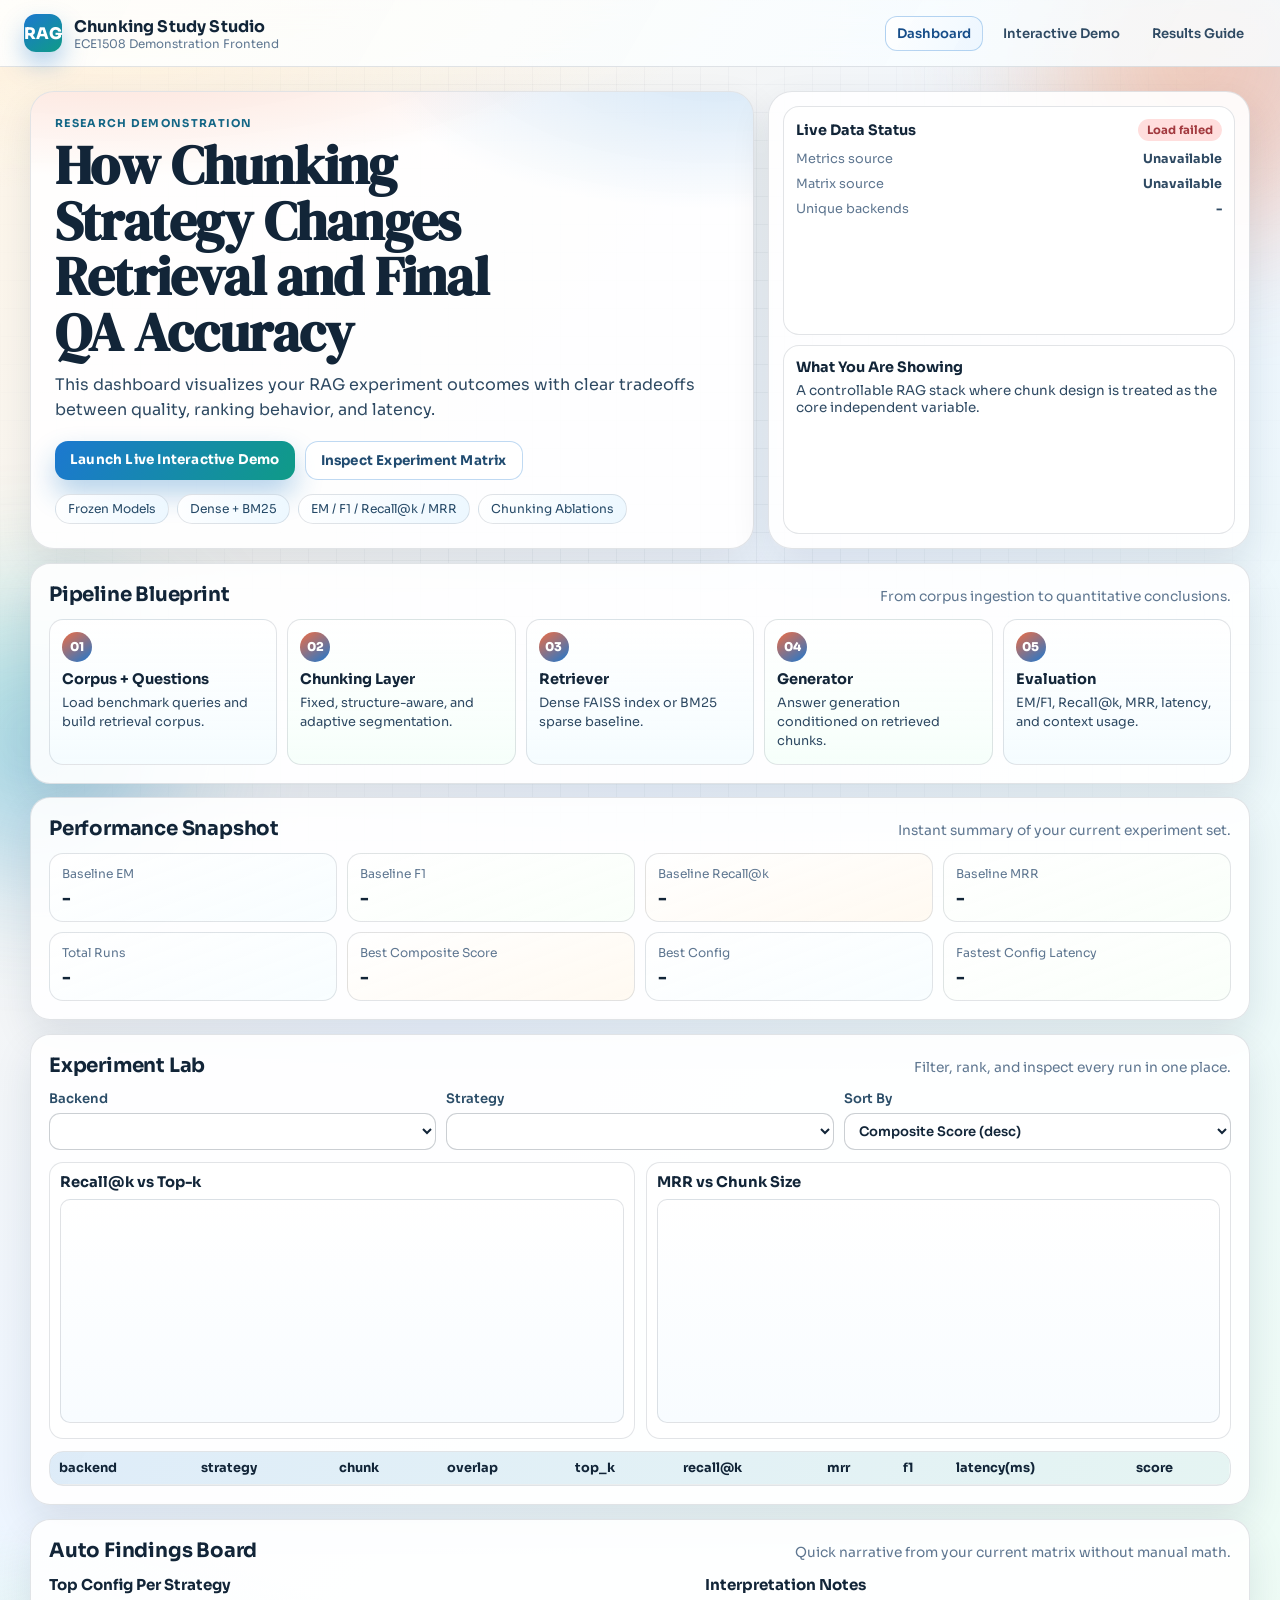
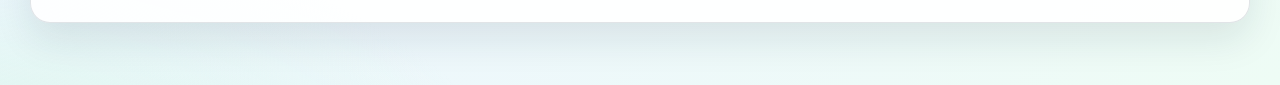
==== dashboard/index.html @ 39a942e5 "feat: finalize v1 with portable interactive demo, redesigned frontend, and roadmap updates" ====
<!doctype html>
<html lang="en">
<head>
  <meta charset="utf-8">
  <meta name="viewport" content="width=device-width, initial-scale=1">
  <title>RAG Chunking Study | Showcase Dashboard</title>
  <link rel="preconnect" href="https://fonts.googleapis.com">
  <link rel="preconnect" href="https://fonts.gstatic.com" crossorigin>
  <link href="https://fonts.googleapis.com/css2?family=DM+Serif+Display:ital@0;1&family=JetBrains+Mono:wght@400;600&family=Sora:wght@400;600;700;800&display=swap" rel="stylesheet">
  <link rel="stylesheet" href="./styles.css">
</head>
<body>
  <div class="ambient ambient-a"></div>
  <div class="ambient ambient-b"></div>
  <div class="grid-overlay"></div>

  <header class="topbar">
    <div class="brand">
      <span class="brand-badge">RAG</span>
      <div>
        <strong>Chunking Study Studio</strong>
        <small>ECE1508 Demonstration Frontend</small>
      </div>
    </div>
    <nav class="nav">
      <a href="./index.html" class="active">Dashboard</a>
      <a href="./demo.html">Interactive Demo</a>
      <a href="/results/README.md" target="_blank" rel="noreferrer">Results Guide</a>
    </nav>
  </header>

  <main class="container">
    <section class="hero">
      <div class="hero-copy stagger">
        <p class="eyebrow">Research Demonstration</p>
        <h1>How Chunking Strategy Changes Retrieval and Final QA Accuracy</h1>
        <p class="lead">
          This dashboard visualizes your RAG experiment outcomes with clear tradeoffs between quality, ranking behavior, and latency.
        </p>
        <div class="hero-actions">
          <a class="btn btn-primary" href="./demo.html">Launch Live Interactive Demo</a>
          <a class="btn btn-ghost" href="#lab">Inspect Experiment Matrix</a>
        </div>
        <div class="chip-row">
          <span>Frozen Models</span>
          <span>Dense + BM25</span>
          <span>EM / F1 / Recall@k / MRR</span>
          <span>Chunking Ablations</span>
        </div>
      </div>

      <aside class="hero-side stagger delay-1">
        <article class="signal-card">
          <header>
            <h3>Live Data Status</h3>
            <span id="dataStatus" class="status status-warn">Loading files...</span>
          </header>
          <dl>
            <div>
              <dt>Metrics source</dt>
              <dd id="metricsSource">-</dd>
            </div>
            <div>
              <dt>Matrix source</dt>
              <dd id="matrixSource">-</dd>
            </div>
            <div>
              <dt>Unique backends</dt>
              <dd id="uniqueBackends">-</dd>
            </div>
          </dl>
        </article>
        <article class="signal-card subtle">
          <h3>What You Are Showing</h3>
          <p>A controllable RAG stack where chunk design is treated as the core independent variable.</p>
        </article>
      </aside>
    </section>

    <section class="panel stagger delay-2">
      <div class="section-head">
        <h2>Pipeline Blueprint</h2>
        <p>From corpus ingestion to quantitative conclusions.</p>
      </div>
      <div class="pipeline-track">
        <article>
          <span>01</span>
          <h3>Corpus + Questions</h3>
          <p>Load benchmark queries and build retrieval corpus.</p>
        </article>
        <article>
          <span>02</span>
          <h3>Chunking Layer</h3>
          <p>Fixed, structure-aware, and adaptive segmentation.</p>
        </article>
        <article>
          <span>03</span>
          <h3>Retriever</h3>
          <p>Dense FAISS index or BM25 sparse baseline.</p>
        </article>
        <article>
          <span>04</span>
          <h3>Generator</h3>
          <p>Answer generation conditioned on retrieved chunks.</p>
        </article>
        <article>
          <span>05</span>
          <h3>Evaluation</h3>
          <p>EM/F1, Recall@k, MRR, latency, and context usage.</p>
        </article>
      </div>
    </section>

    <section class="panel stagger delay-3">
      <div class="section-head">
        <h2>Performance Snapshot</h2>
        <p>Instant summary of your current experiment set.</p>
      </div>
      <div class="metric-grid">
        <article class="metric-card">
          <span>Baseline EM</span>
          <strong id="m-em">-</strong>
        </article>
        <article class="metric-card">
          <span>Baseline F1</span>
          <strong id="m-f1">-</strong>
        </article>
        <article class="metric-card">
          <span>Baseline Recall@k</span>
          <strong id="m-recall">-</strong>
        </article>
        <article class="metric-card">
          <span>Baseline MRR</span>
          <strong id="m-mrr">-</strong>
        </article>
        <article class="metric-card">
          <span>Total Runs</span>
          <strong id="m-runs">-</strong>
        </article>
        <article class="metric-card">
          <span>Best Composite Score</span>
          <strong id="m-best-score">-</strong>
        </article>
        <article class="metric-card">
          <span>Best Config</span>
          <strong id="m-best-config">-</strong>
        </article>
        <article class="metric-card">
          <span>Fastest Config Latency</span>
          <strong id="m-best-latency">-</strong>
        </article>
      </div>
    </section>

    <section class="panel stagger delay-4" id="lab">
      <div class="section-head">
        <h2>Experiment Lab</h2>
        <p>Filter, rank, and inspect every run in one place.</p>
      </div>

      <div class="filter-bar">
        <label>
          Backend
          <select id="backendFilter"></select>
        </label>
        <label>
          Strategy
          <select id="strategyFilter"></select>
        </label>
        <label>
          Sort By
          <select id="sortFilter">
            <option value="composite_score">Composite Score (desc)</option>
            <option value="recall_at_k">Recall@k (desc)</option>
            <option value="mrr">MRR (desc)</option>
            <option value="f1">F1 (desc)</option>
            <option value="avg_query_latency_ms">Latency (asc)</option>
          </select>
        </label>
      </div>

      <div class="chart-layout">
        <article class="chart-panel">
          <h3>Recall@k vs Top-k</h3>
          <canvas id="recallChart" width="860" height="340"></canvas>
        </article>
        <article class="chart-panel">
          <h3>MRR vs Chunk Size</h3>
          <canvas id="mrrChart" width="860" height="340"></canvas>
        </article>
      </div>

      <div class="table-shell">
        <table id="runsTable">
          <thead>
            <tr>
              <th>backend</th>
              <th>strategy</th>
              <th>chunk</th>
              <th>overlap</th>
              <th>top_k</th>
              <th>recall@k</th>
              <th>mrr</th>
              <th>f1</th>
              <th>latency(ms)</th>
              <th>score</th>
            </tr>
          </thead>
          <tbody></tbody>
        </table>
      </div>
    </section>

    <section class="panel stagger delay-5">
      <div class="section-head">
        <h2>Auto Findings Board</h2>
        <p>Quick narrative from your current matrix without manual math.</p>
      </div>
      <div class="findings-layout">
        <article>
          <h3>Top Config Per Strategy</h3>
          <div id="championGrid" class="champion-grid"></div>
        </article>
        <article>
          <h3>Interpretation Notes</h3>
          <ul id="insightList" class="insight-list"></ul>
        </article>
      </div>
    </section>
  </main>

  <script src="./app.js"></script>
</body>
</html>
---- dashboard/styles.css ----
:root {
  --bg-cream: #fff6e8;
  --bg-mint: #eefcf5;
  --bg-sky: #edf5ff;
  --ink-900: #122538;
  --ink-700: #2f4a63;
  --ink-500: #5f7791;
  --line-soft: rgba(18, 37, 56, 0.12);
  --line-strong: rgba(18, 37, 56, 0.22);
  --card: rgba(255, 255, 255, 0.9);
  --brand-blue: #1c78d0;
  --brand-teal: #0f9b87;
  --brand-orange: #f06d43;
  --brand-gold: #f2bb39;
  --brand-red: #cc4f50;
  --ok: #138a5f;
  --warn: #a0661f;
  --err: #a23a3f;
  --shadow-soft: 0 16px 38px rgba(18, 37, 56, 0.1);
  --shadow-strong: 0 24px 64px rgba(18, 37, 56, 0.16);
}

* {
  box-sizing: border-box;
}

html,
body {
  margin: 0;
  padding: 0;
  color: var(--ink-900);
  background:
    radial-gradient(1200px 650px at 10% -14%, #ffe8c7 0%, transparent 66%),
    radial-gradient(920px 500px at 110% -8%, #d6ebff 0%, transparent 68%),
    radial-gradient(920px 500px at -5% 110%, #d9f8e8 0%, transparent 66%),
    linear-gradient(130deg, var(--bg-cream), var(--bg-sky) 48%, var(--bg-mint));
  font-family: "Sora", "Plus Jakarta Sans", "Avenir Next", sans-serif;
  min-height: 100%;
}

body {
  overflow-x: hidden;
}

.ambient {
  position: fixed;
  z-index: 0;
  pointer-events: none;
  border-radius: 999px;
  filter: blur(72px);
  opacity: 0.42;
  animation: floatBlob 10s ease-in-out infinite;
}

.ambient-a {
  width: 320px;
  height: 320px;
  top: -96px;
  right: -82px;
  background: linear-gradient(140deg, #ffb978, #f56e4a);
}

.ambient-b {
  width: 270px;
  height: 270px;
  bottom: 3%;
  left: -102px;
  background: linear-gradient(140deg, #36d0ba, #2c7edd);
  animation-delay: 1.8s;
}

.grid-overlay {
  position: fixed;
  inset: 0;
  z-index: 0;
  pointer-events: none;
  background-image:
    linear-gradient(rgba(24, 51, 72, 0.045) 1px, transparent 1px),
    linear-gradient(90deg, rgba(24, 51, 72, 0.045) 1px, transparent 1px);
  background-size: 28px 28px;
  mask-image: radial-gradient(circle at center, #000 28%, transparent 92%);
}

.topbar {
  position: sticky;
  top: 0;
  z-index: 40;
  display: flex;
  justify-content: space-between;
  align-items: center;
  gap: 14px;
  padding: 14px 24px;
  border-bottom: 1px solid rgba(18, 37, 56, 0.12);
  background:
    linear-gradient(120deg, rgba(255, 255, 255, 0.88), rgba(246, 252, 255, 0.86));
  backdrop-filter: blur(12px) saturate(140%);
}

.brand {
  display: flex;
  align-items: center;
  gap: 12px;
}

.brand strong {
  display: block;
  font-size: 1rem;
  letter-spacing: 0.01em;
}

.brand small {
  display: block;
  color: var(--ink-500);
  font-size: 0.74rem;
}

.brand-badge {
  width: 38px;
  height: 38px;
  display: inline-flex;
  align-items: center;
  justify-content: center;
  border-radius: 12px;
  font-weight: 800;
  letter-spacing: 0.04em;
  color: #fff;
  background: linear-gradient(145deg, var(--brand-blue), var(--brand-teal));
  box-shadow: 0 12px 24px rgba(28, 120, 208, 0.34);
}

.nav {
  display: flex;
  flex-wrap: wrap;
  gap: 8px;
}

.nav a {
  text-decoration: none;
  color: var(--ink-700);
  border: 1px solid transparent;
  border-radius: 12px;
  padding: 8px 11px;
  font-size: 0.82rem;
  font-weight: 600;
  transition: transform 0.2s ease, border-color 0.2s ease, background 0.2s ease;
}

.nav a:hover {
  transform: translateY(-1px);
  border-color: rgba(28, 120, 208, 0.24);
  background: rgba(255, 255, 255, 0.88);
}

.nav a.active {
  border-color: rgba(28, 120, 208, 0.3);
  background: linear-gradient(120deg, rgba(255, 255, 255, 0.94), rgba(237, 247, 255, 0.95));
  color: #164d89;
}

.container {
  position: relative;
  z-index: 1;
  max-width: 1260px;
  margin: 0 auto;
  padding: 24px 20px 62px;
}

.hero {
  display: grid;
  grid-template-columns: 1.32fr 0.88fr;
  gap: 14px;
  margin-bottom: 14px;
}

.hero-copy,
.hero-side {
  border-radius: 24px;
  border: 1px solid var(--line-soft);
  background: var(--card);
  box-shadow: var(--shadow-soft);
}

.hero-copy {
  padding: 24px;
  position: relative;
  overflow: hidden;
}

.hero-copy::before {
  content: "";
  position: absolute;
  inset: 0;
  pointer-events: none;
  background:
    radial-gradient(700px 220px at 12% -16%, rgba(240, 109, 67, 0.26), transparent 72%),
    radial-gradient(500px 220px at 95% -8%, rgba(28, 120, 208, 0.2), transparent 70%);
}

.hero-copy > * {
  position: relative;
  z-index: 1;
}

.hero-copy h1 {
  margin: 8px 0 12px;
  max-width: 18ch;
  line-height: 1.04;
  letter-spacing: -0.015em;
  font-size: clamp(2rem, 4.9vw, 3.35rem);
  font-family: "DM Serif Display", "Bodoni MT", serif;
}

.eyebrow {
  margin: 0;
  text-transform: uppercase;
  letter-spacing: 0.12em;
  color: #156786;
  font-weight: 700;
  font-size: 0.68rem;
}

.lead {
  margin: 0;
  max-width: 66ch;
  color: var(--ink-700);
  line-height: 1.56;
}

.hero-actions {
  display: flex;
  flex-wrap: wrap;
  gap: 10px;
  margin: 18px 0 14px;
}

.btn {
  border-radius: 13px;
  padding: 10px 15px;
  text-decoration: none;
  font-weight: 700;
  font-size: 0.84rem;
  letter-spacing: 0.015em;
  transition: transform 0.2s ease, box-shadow 0.2s ease;
}

.btn:hover {
  transform: translateY(-1px);
}

.btn-primary {
  color: #fff;
  background: linear-gradient(120deg, #1c78d0, #0f9b87);
  box-shadow: 0 14px 28px rgba(26, 116, 193, 0.32);
}

.btn-ghost {
  color: #204b70;
  border: 1px solid rgba(28, 120, 208, 0.28);
  background: rgba(255, 255, 255, 0.9);
}

.chip-row {
  display: flex;
  flex-wrap: wrap;
  gap: 8px;
}

.chip-row span {
  display: inline-flex;
  align-items: center;
  border-radius: 999px;
  border: 1px solid rgba(18, 37, 56, 0.12);
  color: #254967;
  background: linear-gradient(120deg, rgba(255, 255, 255, 0.95), rgba(235, 247, 255, 0.95));
  padding: 6px 12px;
  font-size: 0.76rem;
}

.hero-side {
  display: grid;
  gap: 10px;
  padding: 14px;
}

.signal-card {
  border: 1px solid var(--line-soft);
  border-radius: 16px;
  padding: 12px;
  background: rgba(255, 255, 255, 0.92);
}

.signal-card header {
  display: flex;
  justify-content: space-between;
  align-items: center;
  gap: 8px;
  margin-bottom: 10px;
}

.signal-card h3 {
  margin: 0;
  font-size: 0.9rem;
}

.signal-card.subtle p {
  margin: 6px 0 0;
  color: var(--ink-700);
  font-size: 0.84rem;
}

.status {
  border-radius: 999px;
  padding: 4px 9px;
  font-size: 0.72rem;
  font-weight: 700;
  letter-spacing: 0.01em;
}

.status-ok {
  color: var(--ok);
  background: #dff6ec;
}

.status-warn {
  color: var(--warn);
  background: #ffefcf;
}

.status-err {
  color: var(--err);
  background: #ffdedd;
}

.signal-card dl {
  margin: 0;
  display: grid;
  gap: 9px;
}

.signal-card dl div {
  display: flex;
  justify-content: space-between;
  gap: 10px;
}

.signal-card dt {
  color: var(--ink-500);
  font-size: 0.8rem;
}

.signal-card dd {
  margin: 0;
  max-width: 56%;
  text-align: right;
  font-size: 0.79rem;
  font-weight: 700;
  color: var(--ink-700);
}

.panel {
  margin-top: 14px;
  border-radius: 20px;
  border: 1px solid var(--line-soft);
  background: var(--card);
  box-shadow: var(--shadow-soft);
  padding: 18px;
}

.section-head {
  display: flex;
  justify-content: space-between;
  align-items: baseline;
  flex-wrap: wrap;
  gap: 8px;
  margin-bottom: 12px;
}

.section-head h2 {
  margin: 0;
  font-size: 1.24rem;
  letter-spacing: -0.01em;
}

.section-head p {
  margin: 0;
  font-size: 0.86rem;
  color: var(--ink-500);
}

.pipeline-track {
  display: grid;
  grid-template-columns: repeat(5, minmax(150px, 1fr));
  gap: 10px;
}

.pipeline-track article {
  border-radius: 14px;
  border: 1px solid var(--line-soft);
  padding: 12px;
  background: linear-gradient(180deg, rgba(255, 255, 255, 0.96), rgba(244, 252, 255, 0.9));
}

.pipeline-track article:nth-child(2n) {
  background: linear-gradient(180deg, rgba(255, 255, 255, 0.96), rgba(245, 255, 250, 0.9));
}

.pipeline-track span {
  width: 30px;
  height: 30px;
  display: inline-flex;
  align-items: center;
  justify-content: center;
  border-radius: 999px;
  font-size: 0.76rem;
  font-weight: 800;
  color: #fff;
  background: linear-gradient(145deg, var(--brand-orange), var(--brand-blue));
}

.pipeline-track h3 {
  margin: 8px 0 6px;
  font-size: 0.91rem;
}

.pipeline-track p {
  margin: 0;
  color: var(--ink-700);
  font-size: 0.8rem;
  line-height: 1.5;
}

.metric-grid {
  display: grid;
  grid-template-columns: repeat(4, minmax(150px, 1fr));
  gap: 10px;
}

.metric-card {
  border-radius: 14px;
  border: 1px solid var(--line-soft);
  background: linear-gradient(160deg, rgba(255, 255, 255, 0.96), rgba(247, 253, 255, 0.92));
  padding: 12px;
}

.metric-card:nth-child(2n) {
  background: linear-gradient(160deg, rgba(255, 255, 255, 0.96), rgba(249, 255, 249, 0.92));
}

.metric-card:nth-child(3n) {
  background: linear-gradient(160deg, rgba(255, 255, 255, 0.96), rgba(255, 249, 240, 0.92));
}

.metric-card span {
  display: block;
  color: var(--ink-500);
  font-size: 0.76rem;
}

.metric-card strong {
  display: block;
  margin-top: 5px;
  font-size: 1.08rem;
  letter-spacing: -0.01em;
}

.filter-bar {
  display: grid;
  grid-template-columns: repeat(3, minmax(170px, 1fr));
  gap: 10px;
  margin-bottom: 12px;
}

label {
  display: grid;
  gap: 6px;
  color: #2b4d68;
  font-size: 0.82rem;
  font-weight: 600;
}

select,
input,
textarea {
  border: 1px solid var(--line-strong);
  border-radius: 11px;
  background: rgba(255, 255, 255, 0.96);
  color: var(--ink-900);
  font: inherit;
  padding: 8px 10px;
  transition: border-color 0.18s ease, box-shadow 0.18s ease;
}

select:focus,
input:focus,
textarea:focus {
  outline: none;
  border-color: rgba(28, 120, 208, 0.55);
  box-shadow: 0 0 0 3px rgba(28, 120, 208, 0.14);
}

.chart-layout {
  display: grid;
  grid-template-columns: repeat(2, minmax(260px, 1fr));
  gap: 11px;
}

.chart-panel {
  border: 1px solid var(--line-soft);
  border-radius: 14px;
  padding: 10px;
  background: rgba(255, 255, 255, 0.94);
}

.chart-panel h3 {
  margin: 0 0 8px;
  font-size: 0.92rem;
}

canvas {
  width: 100%;
  border-radius: 10px;
  border: 1px solid rgba(18, 37, 56, 0.13);
  background: linear-gradient(180deg, #ffffff, #f8fcff);
}

.table-shell {
  margin-top: 12px;
  border-radius: 14px;
  border: 1px solid var(--line-soft);
  overflow: auto;
}

table {
  width: 100%;
  min-width: 920px;
  border-collapse: collapse;
  font-size: 0.8rem;
}

thead {
  background: linear-gradient(120deg, rgba(28, 120, 208, 0.14), rgba(15, 155, 135, 0.1));
}

th,
td {
  border-bottom: 1px solid rgba(18, 37, 56, 0.08);
  text-align: left;
  padding: 8px 9px;
}

tbody tr:nth-child(even) {
  background: rgba(255, 255, 255, 0.74);
}

tbody tr:hover {
  background: rgba(228, 244, 255, 0.76);
}

.badge {
  display: inline-flex;
  align-items: center;
  border-radius: 999px;
  border: 1px solid rgba(18, 37, 56, 0.14);
  background: linear-gradient(120deg, #ffffff, #f2f9ff);
  padding: 2px 8px;
  font-size: 0.73rem;
  color: #2a5578;
}

.findings-layout {
  display: grid;
  grid-template-columns: 1.1fr 0.9fr;
  gap: 12px;
}

.findings-layout h3 {
  margin: 0 0 10px;
  font-size: 0.94rem;
}

.champion-grid {
  display: grid;
  gap: 8px;
}

.champion-card {
  border: 1px solid var(--line-soft);
  border-radius: 12px;
  padding: 10px;
  background: linear-gradient(160deg, rgba(255, 255, 255, 0.96), rgba(255, 248, 238, 0.9));
}

.champion-card header {
  display: flex;
  justify-content: space-between;
  align-items: center;
  gap: 8px;
}

.champion-card h4 {
  margin: 0;
  font-size: 0.87rem;
}

.champion-card p {
  margin: 6px 0 0;
  color: var(--ink-700);
  font-size: 0.8rem;
}

.insight-list {
  margin: 0;
  padding-left: 18px;
  display: grid;
  gap: 8px;
}

.insight-list li {
  color: var(--ink-700);
  font-size: 0.84rem;
  line-height: 1.5;
}

.stagger {
  animation: rise 560ms cubic-bezier(0.18, 0.72, 0.2, 1) both;
}

.delay-1 {
  animation-delay: 70ms;
}

.delay-2 {
  animation-delay: 130ms;
}

.delay-3 {
  animation-delay: 190ms;
}

.delay-4 {
  animation-delay: 250ms;
}

.delay-5 {
  animation-delay: 320ms;
}

@keyframes rise {
  from {
    opacity: 0;
    transform: translateY(12px) scale(0.994);
  }
  to {
    opacity: 1;
    transform: translateY(0) scale(1);
  }
}

@keyframes floatBlob {
  0%,
  100% {
    transform: translateY(0) scale(1);
  }
  50% {
    transform: translateY(10px) scale(1.04);
  }
}

@media (max-width: 1080px) {
  .hero {
    grid-template-columns: 1fr;
  }

  .pipeline-track {
    grid-template-columns: repeat(2, minmax(150px, 1fr));
  }

  .metric-grid {
    grid-template-columns: repeat(2, minmax(150px, 1fr));
  }

  .chart-layout {
    grid-template-columns: 1fr;
  }

  .findings-layout {
    grid-template-columns: 1fr;
  }
}

@media (max-width: 760px) {
  .topbar {
    padding: 11px 12px;
  }

  .container {
    padding: 14px 10px 44px;
  }

  .hero-copy {
    padding: 18px;
  }

  .hero-copy h1 {
    font-size: clamp(1.75rem, 9.4vw, 2.55rem);
  }

  .filter-bar {
    grid-template-columns: 1fr;
  }

  .pipeline-track {
    grid-template-columns: 1fr;
  }

  .metric-grid {
    grid-template-columns: 1fr;
  }
}
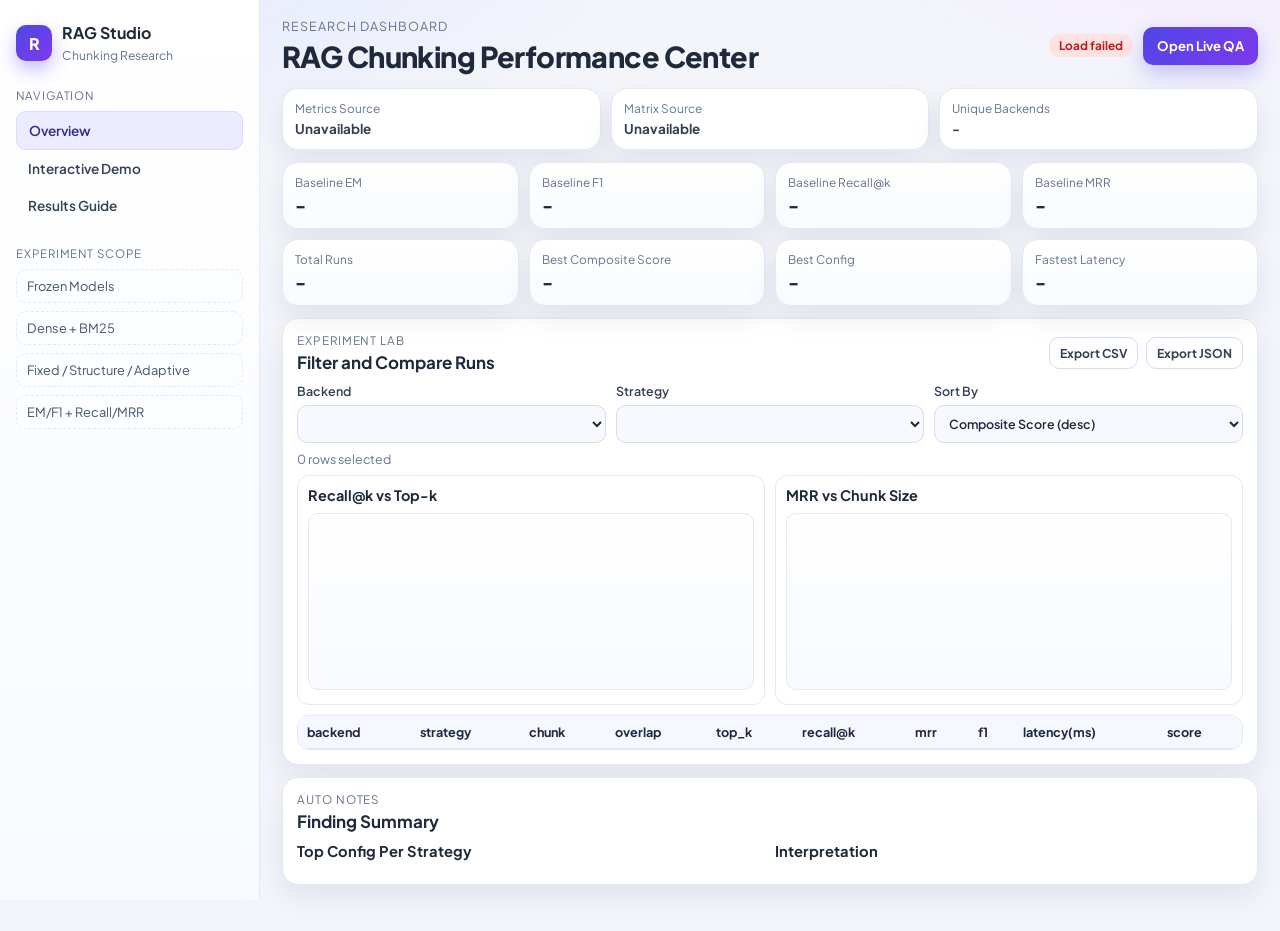
==== commit 95a6ff1c: "feat: finalize dashboard polish and reranker analysis pipeline" ====
--- a/dashboard/index.html
+++ b/dashboard/index.html
@@ -3,232 +3,166 @@
 <head>
   <meta charset="utf-8">
   <meta name="viewport" content="width=device-width, initial-scale=1">
-  <title>RAG Chunking Study | Showcase Dashboard</title>
+  <title>RAG Chunking Study | SaaS Dashboard</title>
   <link rel="preconnect" href="https://fonts.googleapis.com">
   <link rel="preconnect" href="https://fonts.gstatic.com" crossorigin>
-  <link href="https://fonts.googleapis.com/css2?family=DM+Serif+Display:ital@0;1&family=JetBrains+Mono:wght@400;600&family=Sora:wght@400;600;700;800&display=swap" rel="stylesheet">
-  <link rel="stylesheet" href="./styles.css">
+  <link href="https://fonts.googleapis.com/css2?family=Plus+Jakarta+Sans:wght@400;500;600;700;800&family=JetBrains+Mono:wght@500;700&display=swap" rel="stylesheet">
+  <link rel="stylesheet" href="./styles.css?v=20260327d">
 </head>
 <body>
-  <div class="ambient ambient-a"></div>
-  <div class="ambient ambient-b"></div>
-  <div class="grid-overlay"></div>
-
-  <header class="topbar">
-    <div class="brand">
-      <span class="brand-badge">RAG</span>
-      <div>
-        <strong>Chunking Study Studio</strong>
-        <small>ECE1508 Demonstration Frontend</small>
-      </div>
-    </div>
-    <nav class="nav">
-      <a href="./index.html" class="active">Dashboard</a>
-      <a href="./demo.html">Interactive Demo</a>
-      <a href="/results/README.md" target="_blank" rel="noreferrer">Results Guide</a>
-    </nav>
-  </header>
-
-  <main class="container">
-    <section class="hero">
-      <div class="hero-copy stagger">
-        <p class="eyebrow">Research Demonstration</p>
-        <h1>How Chunking Strategy Changes Retrieval and Final QA Accuracy</h1>
-        <p class="lead">
-          This dashboard visualizes your RAG experiment outcomes with clear tradeoffs between quality, ranking behavior, and latency.
-        </p>
-        <div class="hero-actions">
-          <a class="btn btn-primary" href="./demo.html">Launch Live Interactive Demo</a>
-          <a class="btn btn-ghost" href="#lab">Inspect Experiment Matrix</a>
-        </div>
-        <div class="chip-row">
-          <span>Frozen Models</span>
-          <span>Dense + BM25</span>
-          <span>EM / F1 / Recall@k / MRR</span>
-          <span>Chunking Ablations</span>
+  <div class="saas-shell">
+    <aside class="saas-sidebar">
+      <div class="sidebar-brand">
+        <span class="brand-icon">R</span>
+        <div>
+          <strong>RAG Studio</strong>
+          <small>Chunking Research</small>
         </div>
       </div>
 
-      <aside class="hero-side stagger delay-1">
-        <article class="signal-card">
-          <header>
-            <h3>Live Data Status</h3>
-            <span id="dataStatus" class="status status-warn">Loading files...</span>
-          </header>
-          <dl>
-            <div>
-              <dt>Metrics source</dt>
-              <dd id="metricsSource">-</dd>
-            </div>
-            <div>
-              <dt>Matrix source</dt>
-              <dd id="matrixSource">-</dd>
-            </div>
-            <div>
-              <dt>Unique backends</dt>
-              <dd id="uniqueBackends">-</dd>
-            </div>
-          </dl>
-        </article>
-        <article class="signal-card subtle">
-          <h3>What You Are Showing</h3>
-          <p>A controllable RAG stack where chunk design is treated as the core independent variable.</p>
-        </article>
-      </aside>
-    </section>
-
-    <section class="panel stagger delay-2">
-      <div class="section-head">
-        <h2>Pipeline Blueprint</h2>
-        <p>From corpus ingestion to quantitative conclusions.</p>
-      </div>
-      <div class="pipeline-track">
-        <article>
-          <span>01</span>
-          <h3>Corpus + Questions</h3>
-          <p>Load benchmark queries and build retrieval corpus.</p>
-        </article>
-        <article>
-          <span>02</span>
-          <h3>Chunking Layer</h3>
-          <p>Fixed, structure-aware, and adaptive segmentation.</p>
-        </article>
-        <article>
-          <span>03</span>
-          <h3>Retriever</h3>
-          <p>Dense FAISS index or BM25 sparse baseline.</p>
-        </article>
-        <article>
-          <span>04</span>
-          <h3>Generator</h3>
-          <p>Answer generation conditioned on retrieved chunks.</p>
-        </article>
-        <article>
-          <span>05</span>
-          <h3>Evaluation</h3>
-          <p>EM/F1, Recall@k, MRR, latency, and context usage.</p>
-        </article>
-      </div>
-    </section>
-
-    <section class="panel stagger delay-3">
-      <div class="section-head">
-        <h2>Performance Snapshot</h2>
-        <p>Instant summary of your current experiment set.</p>
-      </div>
-      <div class="metric-grid">
-        <article class="metric-card">
-          <span>Baseline EM</span>
-          <strong id="m-em">-</strong>
-        </article>
-        <article class="metric-card">
-          <span>Baseline F1</span>
-          <strong id="m-f1">-</strong>
-        </article>
-        <article class="metric-card">
-          <span>Baseline Recall@k</span>
-          <strong id="m-recall">-</strong>
-        </article>
-        <article class="metric-card">
-          <span>Baseline MRR</span>
-          <strong id="m-mrr">-</strong>
-        </article>
-        <article class="metric-card">
-          <span>Total Runs</span>
-          <strong id="m-runs">-</strong>
-        </article>
-        <article class="metric-card">
-          <span>Best Composite Score</span>
-          <strong id="m-best-score">-</strong>
-        </article>
-        <article class="metric-card">
-          <span>Best Config</span>
-          <strong id="m-best-config">-</strong>
-        </article>
-        <article class="metric-card">
-          <span>Fastest Config Latency</span>
-          <strong id="m-best-latency">-</strong>
-        </article>
-      </div>
-    </section>
-
-    <section class="panel stagger delay-4" id="lab">
-      <div class="section-head">
-        <h2>Experiment Lab</h2>
-        <p>Filter, rank, and inspect every run in one place.</p>
+      <div class="sidebar-group">
+        <p>Navigation</p>
+        <a href="./index.html" class="side-link active">Overview</a>
+        <a href="./demo.html" class="side-link">Interactive Demo</a>
+        <a href="/results/README.md" target="_blank" rel="noreferrer" class="side-link">Results Guide</a>
       </div>
 
-      <div class="filter-bar">
-        <label>
-          Backend
-          <select id="backendFilter"></select>
-        </label>
-        <label>
-          Strategy
-          <select id="strategyFilter"></select>
-        </label>
-        <label>
-          Sort By
-          <select id="sortFilter">
-            <option value="composite_score">Composite Score (desc)</option>
-            <option value="recall_at_k">Recall@k (desc)</option>
-            <option value="mrr">MRR (desc)</option>
-            <option value="f1">F1 (desc)</option>
-            <option value="avg_query_latency_ms">Latency (asc)</option>
-          </select>
-        </label>
+      <div class="sidebar-group">
+        <p>Experiment Scope</p>
+        <ul class="side-meta">
+          <li>Frozen Models</li>
+          <li>Dense + BM25</li>
+          <li>Fixed / Structure / Adaptive</li>
+          <li>EM/F1 + Recall/MRR</li>
+        </ul>
       </div>
+    </aside>
 
-      <div class="chart-layout">
-        <article class="chart-panel">
-          <h3>Recall@k vs Top-k</h3>
-          <canvas id="recallChart" width="860" height="340"></canvas>
+    <main class="saas-main">
+      <header class="saas-topbar">
+        <div>
+          <p class="crumb">Research Dashboard</p>
+          <h1>RAG Chunking Performance Center</h1>
+        </div>
+        <div class="topbar-actions">
+          <span id="dataStatus" class="status status-warn">Loading files...</span>
+          <a class="btn btn-primary" href="./demo.html">Open Live QA</a>
+        </div>
+      </header>
+
+      <section class="meta-grid">
+        <article class="meta-card">
+          <span>Metrics Source</span>
+          <strong id="metricsSource">-</strong>
         </article>
-        <article class="chart-panel">
-          <h3>MRR vs Chunk Size</h3>
-          <canvas id="mrrChart" width="860" height="340"></canvas>
+        <article class="meta-card">
+          <span>Matrix Source</span>
+          <strong id="matrixSource">-</strong>
         </article>
-      </div>
+        <article class="meta-card">
+          <span>Unique Backends</span>
+          <strong id="uniqueBackends">-</strong>
+        </article>
+      </section>
 
-      <div class="table-shell">
-        <table id="runsTable">
-          <thead>
-            <tr>
-              <th>backend</th>
-              <th>strategy</th>
-              <th>chunk</th>
-              <th>overlap</th>
-              <th>top_k</th>
-              <th>recall@k</th>
-              <th>mrr</th>
-              <th>f1</th>
-              <th>latency(ms)</th>
-              <th>score</th>
-            </tr>
-          </thead>
-          <tbody></tbody>
-        </table>
-      </div>
-    </section>
+      <section class="metric-grid">
+        <article class="metric-card"><span>Baseline EM</span><strong id="m-em">-</strong></article>
+        <article class="metric-card"><span>Baseline F1</span><strong id="m-f1">-</strong></article>
+        <article class="metric-card"><span>Baseline Recall@k</span><strong id="m-recall">-</strong></article>
+        <article class="metric-card"><span>Baseline MRR</span><strong id="m-mrr">-</strong></article>
+        <article class="metric-card"><span>Total Runs</span><strong id="m-runs">-</strong></article>
+        <article class="metric-card"><span>Best Composite Score</span><strong id="m-best-score">-</strong></article>
+        <article class="metric-card"><span>Best Config</span><strong id="m-best-config">-</strong></article>
+        <article class="metric-card"><span>Fastest Latency</span><strong id="m-best-latency">-</strong></article>
+      </section>
 
-    <section class="panel stagger delay-5">
-      <div class="section-head">
-        <h2>Auto Findings Board</h2>
-        <p>Quick narrative from your current matrix without manual math.</p>
-      </div>
-      <div class="findings-layout">
-        <article>
-          <h3>Top Config Per Strategy</h3>
-          <div id="championGrid" class="champion-grid"></div>
-        </article>
-        <article>
-          <h3>Interpretation Notes</h3>
-          <ul id="insightList" class="insight-list"></ul>
-        </article>
-      </div>
-    </section>
-  </main>
+      <section class="panel" id="lab">
+        <div class="panel-head">
+          <div>
+            <p class="eyebrow">Experiment Lab</p>
+            <h2>Filter and Compare Runs</h2>
+          </div>
+          <div class="tool-actions">
+            <button id="exportCsvBtn" type="button" class="btn btn-ghost btn-small">Export CSV</button>
+            <button id="exportJsonBtn" type="button" class="btn btn-ghost btn-small">Export JSON</button>
+          </div>
+        </div>
 
-  <script src="./app.js"></script>
+        <div class="filter-bar">
+          <label>
+            Backend
+            <select id="backendFilter"></select>
+          </label>
+          <label>
+            Strategy
+            <select id="strategyFilter"></select>
+          </label>
+          <label>
+            Sort By
+            <select id="sortFilter">
+              <option value="composite_score">Composite Score (desc)</option>
+              <option value="recall_at_k">Recall@k (desc)</option>
+              <option value="mrr">MRR (desc)</option>
+              <option value="f1">F1 (desc)</option>
+              <option value="avg_query_latency_ms">Latency (asc)</option>
+            </select>
+          </label>
+        </div>
+
+        <p id="filteredCount" class="filter-note">0 rows selected</p>
+
+        <div class="chart-layout">
+          <article class="chart-panel">
+            <h3>Recall@k vs Top-k</h3>
+            <canvas id="recallChart" width="860" height="340"></canvas>
+          </article>
+          <article class="chart-panel">
+            <h3>MRR vs Chunk Size</h3>
+            <canvas id="mrrChart" width="860" height="340"></canvas>
+          </article>
+        </div>
+
+        <div class="table-shell">
+          <table id="runsTable">
+            <thead>
+              <tr>
+                <th>backend</th>
+                <th>strategy</th>
+                <th>chunk</th>
+                <th>overlap</th>
+                <th>top_k</th>
+                <th>recall@k</th>
+                <th>mrr</th>
+                <th>f1</th>
+                <th>latency(ms)</th>
+                <th>score</th>
+              </tr>
+            </thead>
+            <tbody></tbody>
+          </table>
+        </div>
+      </section>
+
+      <section class="panel">
+        <div class="panel-head">
+          <div>
+            <p class="eyebrow">Auto Notes</p>
+            <h2>Finding Summary</h2>
+          </div>
+        </div>
+        <div class="findings-layout">
+          <article>
+            <h3>Top Config Per Strategy</h3>
+            <div id="championGrid" class="champion-grid"></div>
+          </article>
+          <article>
+            <h3>Interpretation</h3>
+            <ul id="insightList" class="insight-list"></ul>
+          </article>
+        </div>
+      </section>
+    </main>
+  </div>
+  <script src="./app.js?v=20260327d"></script>
 </body>
 </html>
--- a/dashboard/styles.css
+++ b/dashboard/styles.css
@@ -1,23 +1,32 @@
 :root {
-  --bg-cream: #fff6e8;
-  --bg-mint: #eefcf5;
-  --bg-sky: #edf5ff;
-  --ink-900: #122538;
-  --ink-700: #2f4a63;
-  --ink-500: #5f7791;
-  --line-soft: rgba(18, 37, 56, 0.12);
-  --line-strong: rgba(18, 37, 56, 0.22);
-  --card: rgba(255, 255, 255, 0.9);
-  --brand-blue: #1c78d0;
-  --brand-teal: #0f9b87;
-  --brand-orange: #f06d43;
-  --brand-gold: #f2bb39;
-  --brand-red: #cc4f50;
-  --ok: #138a5f;
-  --warn: #a0661f;
-  --err: #a23a3f;
-  --shadow-soft: 0 16px 38px rgba(18, 37, 56, 0.1);
-  --shadow-strong: 0 24px 64px rgba(18, 37, 56, 0.16);
+  --bg-page: #f3f5fb;
+  --bg-card: #ffffff;
+  --bg-card-soft: #f8f9ff;
+  --line: #e3e8f3;
+  --line-strong: #d4dcf0;
+  --ink: #1e293b;
+  --ink-soft: #64748b;
+  --primary: #4f46e5;
+  --primary-soft: #ecebff;
+  --accent: #06b6d4;
+  --ok: #15803d;
+  --warn: #a16207;
+  --err: #b91c1c;
+  --shadow: 0 12px 28px rgba(15, 23, 42, 0.08);
+  --radius-sm: 10px;
+  --radius-md: 12px;
+  --radius-lg: 16px;
+  --space-1: 8px;
+  --space-2: 10px;
+  --space-3: 12px;
+  --space-4: 14px;
+  --space-5: 16px;
+  --btn-h: 38px;
+  --btn-h-sm: 32px;
+  --title-w-strong: 700;
+  --title-w-heavy: 800;
+  --shadow-btn-primary: 0 9px 20px rgba(79, 70, 229, 0.28);
+  --shadow-btn-accent: 0 9px 20px rgba(14, 165, 233, 0.24);
 }
 
 * {
@@ -28,583 +37,469 @@
 body {
   margin: 0;
   padding: 0;
-  color: var(--ink-900);
+  min-height: 100%;
+}
+
+body {
+  font-family: "Plus Jakarta Sans", "Segoe UI", sans-serif;
+  color: var(--ink);
   background:
-    radial-gradient(1200px 650px at 10% -14%, #ffe8c7 0%, transparent 66%),
-    radial-gradient(920px 500px at 110% -8%, #d6ebff 0%, transparent 68%),
-    radial-gradient(920px 500px at -5% 110%, #d9f8e8 0%, transparent 66%),
-    linear-gradient(130deg, var(--bg-cream), var(--bg-sky) 48%, var(--bg-mint));
-  font-family: "Sora", "Plus Jakarta Sans", "Avenir Next", sans-serif;
-  min-height: 100%;
-}
-
-body {
-  overflow-x: hidden;
-}
-
-.ambient {
-  position: fixed;
-  z-index: 0;
-  pointer-events: none;
-  border-radius: 999px;
-  filter: blur(72px);
-  opacity: 0.42;
-  animation: floatBlob 10s ease-in-out infinite;
-}
-
-.ambient-a {
-  width: 320px;
-  height: 320px;
-  top: -96px;
-  right: -82px;
-  background: linear-gradient(140deg, #ffb978, #f56e4a);
-}
-
-.ambient-b {
-  width: 270px;
-  height: 270px;
-  bottom: 3%;
-  left: -102px;
-  background: linear-gradient(140deg, #36d0ba, #2c7edd);
-  animation-delay: 1.8s;
-}
-
-.grid-overlay {
-  position: fixed;
-  inset: 0;
-  z-index: 0;
-  pointer-events: none;
-  background-image:
-    linear-gradient(rgba(24, 51, 72, 0.045) 1px, transparent 1px),
-    linear-gradient(90deg, rgba(24, 51, 72, 0.045) 1px, transparent 1px);
-  background-size: 28px 28px;
-  mask-image: radial-gradient(circle at center, #000 28%, transparent 92%);
-}
-
-.topbar {
+    radial-gradient(1200px 440px at 2% -6%, #e2e8ff, transparent 52%),
+    radial-gradient(980px 360px at 102% -8%, #f6e7ff, transparent 48%),
+    var(--bg-page);
+}
+
+.saas-shell {
+  min-height: 100vh;
+  display: grid;
+  grid-template-columns: 260px 1fr;
+}
+
+.saas-sidebar {
+  padding: 22px 16px;
+  border-right: 1px solid var(--line);
+  background: linear-gradient(180deg, #ffffff, #f8faff);
   position: sticky;
   top: 0;
-  z-index: 40;
+  height: 100vh;
+}
+
+.sidebar-brand {
+  display: flex;
+  gap: 10px;
+  align-items: center;
+  margin-bottom: 24px;
+}
+
+.brand-icon {
+  width: 36px;
+  height: 36px;
+  border-radius: 10px;
+  display: inline-flex;
+  align-items: center;
+  justify-content: center;
+  color: #fff;
+  font-weight: 800;
+  background: linear-gradient(135deg, var(--primary), #7c3aed);
+  box-shadow: 0 8px 18px rgba(79, 70, 229, 0.34);
+}
+
+.sidebar-brand strong {
+  display: block;
+  font-size: 1rem;
+}
+
+.sidebar-brand small {
+  color: var(--ink-soft);
+  font-size: 0.76rem;
+}
+
+.sidebar-group {
+  margin-bottom: 22px;
+}
+
+.sidebar-group p {
+  margin: 0 0 8px;
+  color: var(--ink-soft);
+  font-size: 0.72rem;
+  text-transform: uppercase;
+  letter-spacing: 0.08em;
+}
+
+.side-link {
+  display: block;
+  text-decoration: none;
+  color: #334155;
+  font-weight: 600;
+  font-size: 0.85rem;
+  border-radius: 10px;
+  padding: 10px 12px;
+  transition: all 0.18s ease;
+}
+
+.side-link:hover {
+  background: #f4f6ff;
+}
+
+.side-link.active {
+  color: #312e81;
+  background: var(--primary-soft);
+  border: 1px solid #dcd8ff;
+}
+
+.side-meta {
+  list-style: none;
+  margin: 0;
+  padding: 0;
+  display: grid;
+  gap: 8px;
+}
+
+.side-meta li {
+  font-size: 0.8rem;
+  color: #475569;
+  border: 1px dashed var(--line);
+  border-radius: 10px;
+  padding: 8px 10px;
+  background: #fbfdff;
+}
+
+.saas-main {
+  padding: 18px 22px 34px;
+}
+
+.saas-topbar {
   display: flex;
   justify-content: space-between;
-  align-items: center;
-  gap: 14px;
-  padding: 14px 24px;
-  border-bottom: 1px solid rgba(18, 37, 56, 0.12);
-  background:
-    linear-gradient(120deg, rgba(255, 255, 255, 0.88), rgba(246, 252, 255, 0.86));
-  backdrop-filter: blur(12px) saturate(140%);
-}
-
-.brand {
+  gap: var(--space-4);
+  align-items: center;
+  margin-bottom: var(--space-4);
+}
+
+.crumb {
+  margin: 0;
+  color: var(--ink-soft);
+  font-size: 0.78rem;
+  text-transform: uppercase;
+  letter-spacing: 0.08em;
+}
+
+.saas-topbar h1 {
+  margin: 5px 0 0;
+  font-size: clamp(1.3rem, 2.5vw, 1.8rem);
+  letter-spacing: -0.02em;
+  font-weight: var(--title-w-heavy);
+  line-height: 1.2;
+}
+
+.topbar-actions {
   display: flex;
   align-items: center;
-  gap: 12px;
-}
-
-.brand strong {
-  display: block;
-  font-size: 1rem;
-  letter-spacing: 0.01em;
-}
-
-.brand small {
-  display: block;
-  color: var(--ink-500);
-  font-size: 0.74rem;
-}
-
-.brand-badge {
-  width: 38px;
-  height: 38px;
+  gap: var(--space-2);
+}
+
+.btn {
   display: inline-flex;
   align-items: center;
   justify-content: center;
-  border-radius: 12px;
-  font-weight: 800;
-  letter-spacing: 0.04em;
+  border: 1px solid transparent;
+  border-radius: var(--radius-sm);
+  min-height: var(--btn-h);
+  padding: 0 13px;
+  font-family: inherit;
+  font-weight: var(--title-w-strong);
+  font-size: 0.82rem;
+  line-height: 1;
+  text-decoration: none;
+  cursor: pointer;
+  white-space: nowrap;
+  transition: transform 0.16s ease, filter 0.16s ease;
+}
+
+.btn-primary {
   color: #fff;
-  background: linear-gradient(145deg, var(--brand-blue), var(--brand-teal));
-  box-shadow: 0 12px 24px rgba(28, 120, 208, 0.34);
-}
-
-.nav {
-  display: flex;
-  flex-wrap: wrap;
-  gap: 8px;
-}
-
-.nav a {
-  text-decoration: none;
-  color: var(--ink-700);
-  border: 1px solid transparent;
-  border-radius: 12px;
-  padding: 8px 11px;
-  font-size: 0.82rem;
-  font-weight: 600;
-  transition: transform 0.2s ease, border-color 0.2s ease, background 0.2s ease;
-}
-
-.nav a:hover {
-  transform: translateY(-1px);
-  border-color: rgba(28, 120, 208, 0.24);
-  background: rgba(255, 255, 255, 0.88);
-}
-
-.nav a.active {
-  border-color: rgba(28, 120, 208, 0.3);
-  background: linear-gradient(120deg, rgba(255, 255, 255, 0.94), rgba(237, 247, 255, 0.95));
-  color: #164d89;
-}
-
-.container {
-  position: relative;
-  z-index: 1;
-  max-width: 1260px;
-  margin: 0 auto;
-  padding: 24px 20px 62px;
-}
-
-.hero {
-  display: grid;
-  grid-template-columns: 1.32fr 0.88fr;
-  gap: 14px;
-  margin-bottom: 14px;
-}
-
-.hero-copy,
-.hero-side {
-  border-radius: 24px;
-  border: 1px solid var(--line-soft);
-  background: var(--card);
-  box-shadow: var(--shadow-soft);
-}
-
-.hero-copy {
-  padding: 24px;
-  position: relative;
-  overflow: hidden;
-}
-
-.hero-copy::before {
-  content: "";
-  position: absolute;
-  inset: 0;
-  pointer-events: none;
-  background:
-    radial-gradient(700px 220px at 12% -16%, rgba(240, 109, 67, 0.26), transparent 72%),
-    radial-gradient(500px 220px at 95% -8%, rgba(28, 120, 208, 0.2), transparent 70%);
-}
-
-.hero-copy > * {
-  position: relative;
-  z-index: 1;
-}
-
-.hero-copy h1 {
-  margin: 8px 0 12px;
-  max-width: 18ch;
-  line-height: 1.04;
-  letter-spacing: -0.015em;
-  font-size: clamp(2rem, 4.9vw, 3.35rem);
-  font-family: "DM Serif Display", "Bodoni MT", serif;
-}
-
-.eyebrow {
-  margin: 0;
-  text-transform: uppercase;
-  letter-spacing: 0.12em;
-  color: #156786;
-  font-weight: 700;
-  font-size: 0.68rem;
-}
-
-.lead {
-  margin: 0;
-  max-width: 66ch;
-  color: var(--ink-700);
-  line-height: 1.56;
-}
-
-.hero-actions {
-  display: flex;
-  flex-wrap: wrap;
-  gap: 10px;
-  margin: 18px 0 14px;
-}
-
-.btn {
-  border-radius: 13px;
-  padding: 10px 15px;
-  text-decoration: none;
-  font-weight: 700;
-  font-size: 0.84rem;
-  letter-spacing: 0.015em;
-  transition: transform 0.2s ease, box-shadow 0.2s ease;
+  background: linear-gradient(135deg, var(--primary), #7c3aed);
+  box-shadow: var(--shadow-btn-primary);
+}
+
+.btn-ghost {
+  color: #334155;
+  background: #fff;
+  border-color: var(--line-strong);
+}
+
+.btn-accent {
+  color: #fff;
+  background: linear-gradient(135deg, #0ea5e9, #14b8a6);
+  box-shadow: var(--shadow-btn-accent);
 }
 
 .btn:hover {
   transform: translateY(-1px);
 }
 
-.btn-primary {
-  color: #fff;
-  background: linear-gradient(120deg, #1c78d0, #0f9b87);
-  box-shadow: 0 14px 28px rgba(26, 116, 193, 0.32);
-}
-
-.btn-ghost {
-  color: #204b70;
-  border: 1px solid rgba(28, 120, 208, 0.28);
-  background: rgba(255, 255, 255, 0.9);
-}
-
-.chip-row {
-  display: flex;
-  flex-wrap: wrap;
-  gap: 8px;
-}
-
-.chip-row span {
+.btn-small {
+  min-height: var(--btn-h-sm);
+  padding: 0 10px;
+  font-size: 0.76rem;
+}
+
+.status {
   display: inline-flex;
   align-items: center;
   border-radius: 999px;
-  border: 1px solid rgba(18, 37, 56, 0.12);
-  color: #254967;
-  background: linear-gradient(120deg, rgba(255, 255, 255, 0.95), rgba(235, 247, 255, 0.95));
-  padding: 6px 12px;
-  font-size: 0.76rem;
-}
-
-.hero-side {
-  display: grid;
-  gap: 10px;
-  padding: 14px;
-}
-
-.signal-card {
-  border: 1px solid var(--line-soft);
-  border-radius: 16px;
-  padding: 12px;
-  background: rgba(255, 255, 255, 0.92);
-}
-
-.signal-card header {
-  display: flex;
-  justify-content: space-between;
-  align-items: center;
-  gap: 8px;
-  margin-bottom: 10px;
-}
-
-.signal-card h3 {
-  margin: 0;
-  font-size: 0.9rem;
-}
-
-.signal-card.subtle p {
-  margin: 6px 0 0;
-  color: var(--ink-700);
-  font-size: 0.84rem;
-}
-
-.status {
-  border-radius: 999px;
-  padding: 4px 9px;
-  font-size: 0.72rem;
+  padding: 4px 10px;
+  font-size: 0.74rem;
   font-weight: 700;
-  letter-spacing: 0.01em;
 }
 
 .status-ok {
   color: var(--ok);
-  background: #dff6ec;
+  background: #dcfce7;
 }
 
 .status-warn {
   color: var(--warn);
-  background: #ffefcf;
+  background: #fef3c7;
 }
 
 .status-err {
   color: var(--err);
-  background: #ffdedd;
-}
-
-.signal-card dl {
-  margin: 0;
-  display: grid;
-  gap: 9px;
-}
-
-.signal-card dl div {
-  display: flex;
-  justify-content: space-between;
-  gap: 10px;
-}
-
-.signal-card dt {
-  color: var(--ink-500);
-  font-size: 0.8rem;
-}
-
-.signal-card dd {
-  margin: 0;
-  max-width: 56%;
-  text-align: right;
-  font-size: 0.79rem;
-  font-weight: 700;
-  color: var(--ink-700);
-}
-
-.panel {
-  margin-top: 14px;
-  border-radius: 20px;
-  border: 1px solid var(--line-soft);
-  background: var(--card);
-  box-shadow: var(--shadow-soft);
-  padding: 18px;
-}
-
-.section-head {
-  display: flex;
-  justify-content: space-between;
-  align-items: baseline;
-  flex-wrap: wrap;
-  gap: 8px;
-  margin-bottom: 12px;
-}
-
-.section-head h2 {
-  margin: 0;
-  font-size: 1.24rem;
-  letter-spacing: -0.01em;
-}
-
-.section-head p {
-  margin: 0;
-  font-size: 0.86rem;
-  color: var(--ink-500);
-}
-
-.pipeline-track {
-  display: grid;
-  grid-template-columns: repeat(5, minmax(150px, 1fr));
-  gap: 10px;
-}
-
-.pipeline-track article {
-  border-radius: 14px;
-  border: 1px solid var(--line-soft);
-  padding: 12px;
-  background: linear-gradient(180deg, rgba(255, 255, 255, 0.96), rgba(244, 252, 255, 0.9));
-}
-
-.pipeline-track article:nth-child(2n) {
-  background: linear-gradient(180deg, rgba(255, 255, 255, 0.96), rgba(245, 255, 250, 0.9));
-}
-
-.pipeline-track span {
-  width: 30px;
-  height: 30px;
-  display: inline-flex;
-  align-items: center;
-  justify-content: center;
-  border-radius: 999px;
-  font-size: 0.76rem;
-  font-weight: 800;
-  color: #fff;
-  background: linear-gradient(145deg, var(--brand-orange), var(--brand-blue));
-}
-
-.pipeline-track h3 {
-  margin: 8px 0 6px;
-  font-size: 0.91rem;
-}
-
-.pipeline-track p {
-  margin: 0;
-  color: var(--ink-700);
-  font-size: 0.8rem;
-  line-height: 1.5;
+  background: #fee2e2;
+}
+
+.meta-grid {
+  display: grid;
+  grid-template-columns: repeat(3, minmax(180px, 1fr));
+  gap: var(--space-2);
+  margin-bottom: var(--space-3);
+}
+
+.meta-card {
+  border: 1px solid var(--line);
+  border-radius: var(--radius-lg);
+  background: var(--bg-card);
+  padding: var(--space-3);
+  box-shadow: var(--shadow);
+}
+
+.meta-card span {
+  display: block;
+  font-size: 0.74rem;
+  color: var(--ink-soft);
+}
+
+.meta-card strong {
+  display: block;
+  margin-top: 4px;
+  font-size: 0.84rem;
+  font-weight: var(--title-w-strong);
+  color: #334155;
 }
 
 .metric-grid {
   display: grid;
-  grid-template-columns: repeat(4, minmax(150px, 1fr));
-  gap: 10px;
+  grid-template-columns: repeat(4, minmax(170px, 1fr));
+  gap: var(--space-2);
+  margin-bottom: var(--space-3);
 }
 
 .metric-card {
-  border-radius: 14px;
-  border: 1px solid var(--line-soft);
-  background: linear-gradient(160deg, rgba(255, 255, 255, 0.96), rgba(247, 253, 255, 0.92));
-  padding: 12px;
-}
-
-.metric-card:nth-child(2n) {
-  background: linear-gradient(160deg, rgba(255, 255, 255, 0.96), rgba(249, 255, 249, 0.92));
-}
-
-.metric-card:nth-child(3n) {
-  background: linear-gradient(160deg, rgba(255, 255, 255, 0.96), rgba(255, 249, 240, 0.92));
+  border: 1px solid var(--line);
+  border-radius: var(--radius-lg);
+  background: linear-gradient(180deg, #ffffff, #f9fbff);
+  padding: var(--space-3);
+  box-shadow: var(--shadow);
 }
 
 .metric-card span {
   display: block;
-  color: var(--ink-500);
-  font-size: 0.76rem;
+  color: var(--ink-soft);
+  font-size: 0.74rem;
 }
 
 .metric-card strong {
   display: block;
   margin-top: 5px;
-  font-size: 1.08rem;
+  font-size: 1.1rem;
   letter-spacing: -0.01em;
+  font-weight: var(--title-w-heavy);
+  line-height: 1.2;
+}
+
+.panel {
+  border: 1px solid var(--line);
+  border-radius: var(--radius-lg);
+  background: var(--bg-card);
+  box-shadow: var(--shadow);
+  padding: var(--space-4);
+  margin-bottom: var(--space-3);
+}
+
+.panel-head {
+  display: flex;
+  align-items: center;
+  justify-content: space-between;
+  gap: var(--space-2);
+  margin-bottom: var(--space-2);
+}
+
+.tool-actions {
+  display: flex;
+  align-items: center;
+  gap: var(--space-1);
+  flex-wrap: wrap;
+}
+
+.eyebrow {
+  margin: 0;
+  color: var(--ink-soft);
+  font-size: 0.73rem;
+  text-transform: uppercase;
+  letter-spacing: 0.08em;
+}
+
+.panel-head h2 {
+  margin: 4px 0 0;
+  font-size: 1.06rem;
+  font-weight: var(--title-w-strong);
+  line-height: 1.25;
+}
+
+.panel h3 {
+  margin: 0 0 var(--space-1);
+  font-size: 0.92rem;
+  font-weight: var(--title-w-strong);
+  line-height: 1.3;
 }
 
 .filter-bar {
   display: grid;
-  grid-template-columns: repeat(3, minmax(170px, 1fr));
-  gap: 10px;
-  margin-bottom: 12px;
+  grid-template-columns: repeat(3, minmax(180px, 1fr));
+  gap: var(--space-2);
+  margin-bottom: var(--space-1);
 }
 
 label {
   display: grid;
   gap: 6px;
-  color: #2b4d68;
-  font-size: 0.82rem;
+  font-size: 0.78rem;
   font-weight: 600;
-}
-
+  color: #334155;
+}
+
+input,
 select,
-input,
 textarea {
+  width: 100%;
   border: 1px solid var(--line-strong);
-  border-radius: 11px;
-  background: rgba(255, 255, 255, 0.96);
-  color: var(--ink-900);
+  background: var(--bg-card-soft);
+  border-radius: var(--radius-sm);
+  min-height: var(--btn-h);
+  padding: 8px 10px;
+  color: var(--ink);
   font: inherit;
-  padding: 8px 10px;
-  transition: border-color 0.18s ease, box-shadow 0.18s ease;
-}
-
+  line-height: 1.35;
+}
+
+input:focus,
 select:focus,
-input:focus,
 textarea:focus {
   outline: none;
-  border-color: rgba(28, 120, 208, 0.55);
-  box-shadow: 0 0 0 3px rgba(28, 120, 208, 0.14);
+  border-color: #9aa6ff;
+  box-shadow: 0 0 0 3px rgba(79, 70, 229, 0.12);
+  background: #fff;
+}
+
+.filter-note {
+  margin: 0 0 var(--space-1);
+  color: var(--ink-soft);
+  font-size: 0.78rem;
 }
 
 .chart-layout {
   display: grid;
-  grid-template-columns: repeat(2, minmax(260px, 1fr));
-  gap: 11px;
+  grid-template-columns: repeat(2, minmax(250px, 1fr));
+  gap: var(--space-2);
 }
 
 .chart-panel {
-  border: 1px solid var(--line-soft);
-  border-radius: 14px;
-  padding: 10px;
-  background: rgba(255, 255, 255, 0.94);
+  border: 1px solid var(--line);
+  border-radius: var(--radius-md);
+  padding: var(--space-2);
+  background: #fff;
 }
 
 .chart-panel h3 {
   margin: 0 0 8px;
-  font-size: 0.92rem;
+  font-size: 0.9rem;
 }
 
 canvas {
   width: 100%;
   border-radius: 10px;
-  border: 1px solid rgba(18, 37, 56, 0.13);
-  background: linear-gradient(180deg, #ffffff, #f8fcff);
+  border: 1px solid var(--line);
+  background: linear-gradient(180deg, #ffffff, #f8faff);
 }
 
 .table-shell {
-  margin-top: 12px;
-  border-radius: 14px;
-  border: 1px solid var(--line-soft);
+  margin-top: var(--space-2);
+  border: 1px solid var(--line);
+  border-radius: var(--radius-md);
   overflow: auto;
 }
 
 table {
   width: 100%;
-  min-width: 920px;
+  min-width: 900px;
   border-collapse: collapse;
-  font-size: 0.8rem;
+  font-size: 0.79rem;
 }
 
 thead {
-  background: linear-gradient(120deg, rgba(28, 120, 208, 0.14), rgba(15, 155, 135, 0.1));
+  background: #f6f8ff;
 }
 
 th,
 td {
-  border-bottom: 1px solid rgba(18, 37, 56, 0.08);
+  padding: 8px 9px;
   text-align: left;
-  padding: 8px 9px;
-}
-
-tbody tr:nth-child(even) {
-  background: rgba(255, 255, 255, 0.74);
+  border-bottom: 1px solid var(--line);
+  vertical-align: middle;
 }
 
 tbody tr:hover {
-  background: rgba(228, 244, 255, 0.76);
+  background: #f7f9ff;
 }
 
 .badge {
   display: inline-flex;
   align-items: center;
   border-radius: 999px;
-  border: 1px solid rgba(18, 37, 56, 0.14);
-  background: linear-gradient(120deg, #ffffff, #f2f9ff);
+  border: 1px solid #d9def0;
   padding: 2px 8px;
-  font-size: 0.73rem;
-  color: #2a5578;
+  background: #f8faff;
+  color: #344155;
+  font-size: 0.71rem;
 }
 
 .findings-layout {
   display: grid;
-  grid-template-columns: 1.1fr 0.9fr;
-  gap: 12px;
+  grid-template-columns: 1fr 1fr;
+  gap: var(--space-2);
 }
 
 .findings-layout h3 {
-  margin: 0 0 10px;
-  font-size: 0.94rem;
+  margin: 0 0 8px;
+  font-size: 0.92rem;
 }
 
 .champion-grid {
   display: grid;
-  gap: 8px;
+  gap: var(--space-1);
 }
 
 .champion-card {
-  border: 1px solid var(--line-soft);
-  border-radius: 12px;
-  padding: 10px;
-  background: linear-gradient(160deg, rgba(255, 255, 255, 0.96), rgba(255, 248, 238, 0.9));
+  border: 1px solid var(--line);
+  border-radius: var(--radius-md);
+  background: #fbfcff;
+  padding: var(--space-2);
 }
 
 .champion-card header {
   display: flex;
   justify-content: space-between;
-  align-items: center;
   gap: 8px;
+  align-items: center;
 }
 
 .champion-card h4 {
   margin: 0;
-  font-size: 0.87rem;
 }
 
 .champion-card p {
   margin: 6px 0 0;
-  color: var(--ink-700);
+  color: #475569;
   font-size: 0.8rem;
 }
 
@@ -612,107 +507,71 @@
   margin: 0;
   padding-left: 18px;
   display: grid;
-  gap: 8px;
+  gap: 7px;
 }
 
 .insight-list li {
-  color: var(--ink-700);
-  font-size: 0.84rem;
+  color: #475569;
+  font-size: 0.82rem;
   line-height: 1.5;
 }
 
-.stagger {
-  animation: rise 560ms cubic-bezier(0.18, 0.72, 0.2, 1) both;
-}
-
-.delay-1 {
-  animation-delay: 70ms;
-}
-
-.delay-2 {
-  animation-delay: 130ms;
-}
-
-.delay-3 {
-  animation-delay: 190ms;
-}
-
-.delay-4 {
-  animation-delay: 250ms;
-}
-
-.delay-5 {
-  animation-delay: 320ms;
-}
-
-@keyframes rise {
-  from {
-    opacity: 0;
-    transform: translateY(12px) scale(0.994);
-  }
-  to {
-    opacity: 1;
-    transform: translateY(0) scale(1);
-  }
-}
-
-@keyframes floatBlob {
-  0%,
-  100% {
-    transform: translateY(0) scale(1);
-  }
-  50% {
-    transform: translateY(10px) scale(1.04);
-  }
-}
-
-@media (max-width: 1080px) {
-  .hero {
+pre {
+  margin: 0;
+  white-space: pre-wrap;
+  word-break: break-word;
+  font-family: "JetBrains Mono", "Cascadia Code", monospace;
+  font-size: 0.76rem;
+  color: #0f172a;
+}
+
+@media (max-width: 1200px) {
+  .saas-shell {
     grid-template-columns: 1fr;
   }
 
-  .pipeline-track {
-    grid-template-columns: repeat(2, minmax(150px, 1fr));
+  .saas-sidebar {
+    position: static;
+    height: auto;
+    border-right: 0;
+    border-bottom: 1px solid var(--line);
+  }
+}
+
+@media (max-width: 980px) {
+  .saas-main {
+    padding: 12px;
+  }
+
+  .saas-topbar {
+    flex-direction: column;
+    align-items: flex-start;
+  }
+
+  .panel-head {
+    flex-direction: column;
+    align-items: flex-start;
+  }
+
+  .meta-grid {
+    grid-template-columns: 1fr;
   }
 
   .metric-grid {
     grid-template-columns: repeat(2, minmax(150px, 1fr));
   }
 
-  .chart-layout {
+  .filter-bar {
     grid-template-columns: 1fr;
   }
 
+  .chart-layout,
   .findings-layout {
     grid-template-columns: 1fr;
   }
 }
 
-@media (max-width: 760px) {
-  .topbar {
-    padding: 11px 12px;
-  }
-
-  .container {
-    padding: 14px 10px 44px;
-  }
-
-  .hero-copy {
-    padding: 18px;
-  }
-
-  .hero-copy h1 {
-    font-size: clamp(1.75rem, 9.4vw, 2.55rem);
-  }
-
-  .filter-bar {
-    grid-template-columns: 1fr;
-  }
-
-  .pipeline-track {
-    grid-template-columns: 1fr;
-  }
-
+@media (max-width: 640px) {
   .metric-grid {
     grid-template-columns: 1fr;
   }
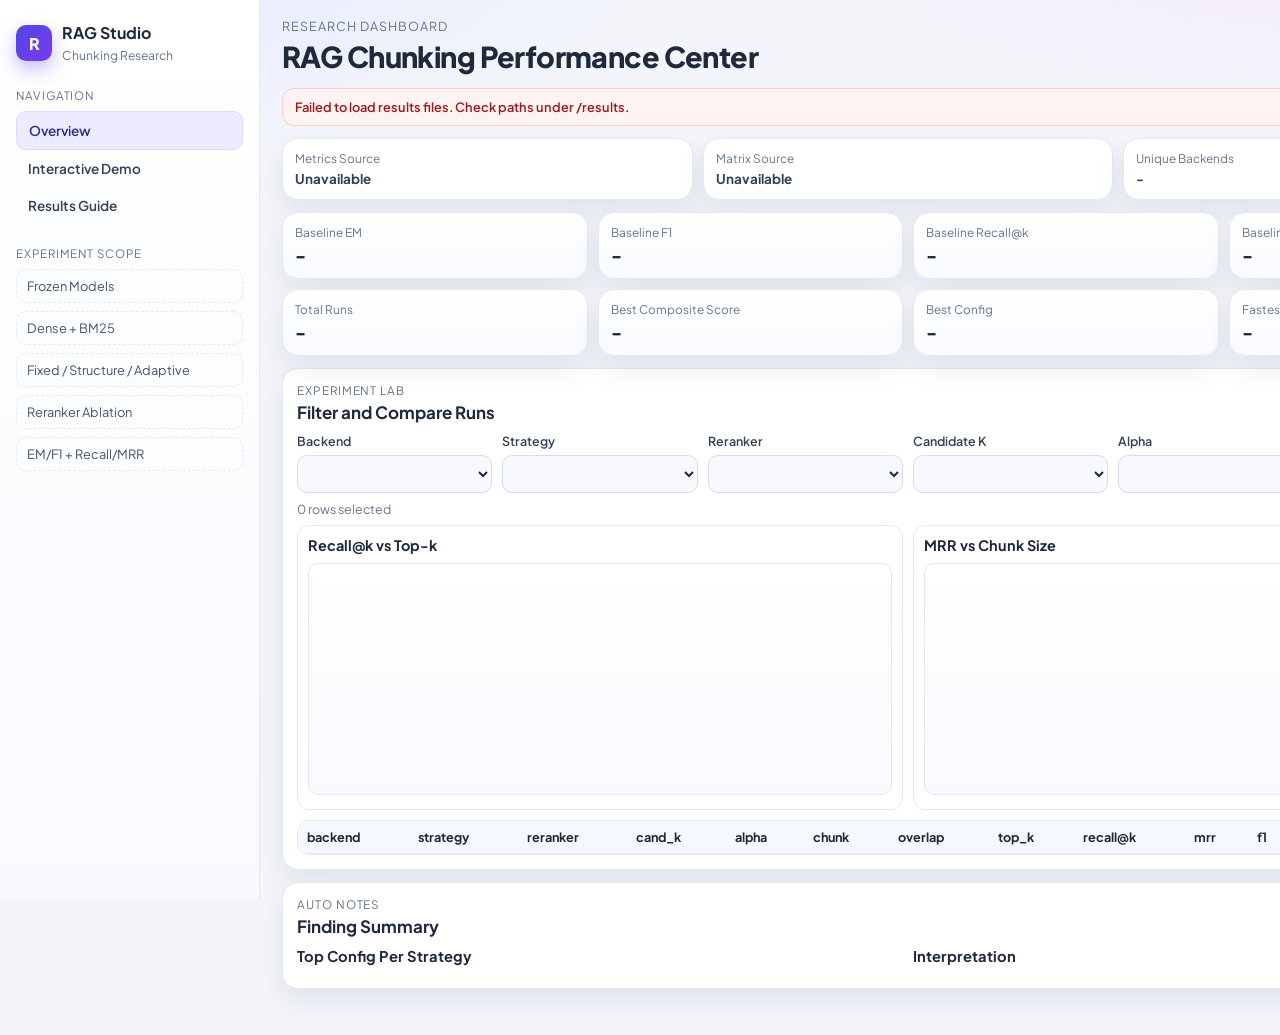
==== commit da7ea748: "Add reranker ablation pipeline and unify dashboard/demo UX" ====
--- a/dashboard/index.html
+++ b/dashboard/index.html
@@ -7,7 +7,7 @@
   <link rel="preconnect" href="https://fonts.googleapis.com">
   <link rel="preconnect" href="https://fonts.gstatic.com" crossorigin>
   <link href="https://fonts.googleapis.com/css2?family=Plus+Jakarta+Sans:wght@400;500;600;700;800&family=JetBrains+Mono:wght@500;700&display=swap" rel="stylesheet">
-  <link rel="stylesheet" href="./styles.css?v=20260327d">
+  <link rel="stylesheet" href="./styles.css?v=20260401b">
 </head>
 <body>
   <div class="saas-shell">
@@ -33,6 +33,7 @@
           <li>Frozen Models</li>
           <li>Dense + BM25</li>
           <li>Fixed / Structure / Adaptive</li>
+          <li>Reranker Ablation</li>
           <li>EM/F1 + Recall/MRR</li>
         </ul>
       </div>
@@ -49,6 +50,13 @@
           <a class="btn btn-primary" href="./demo.html">Open Live QA</a>
         </div>
       </header>
+
+      <div id="overviewNotice" class="notice-banner is-loading">Loading experiment artifacts...</div>
+      <div id="overviewSkeleton" class="skeleton-stack">
+        <span class="skeleton-line w-92"></span>
+        <span class="skeleton-line w-80"></span>
+        <span class="skeleton-line w-68"></span>
+      </div>
 
       <section class="meta-grid">
         <article class="meta-card">
@@ -98,6 +106,18 @@
             <select id="strategyFilter"></select>
           </label>
           <label>
+            Reranker
+            <select id="rerankerModeFilter"></select>
+          </label>
+          <label>
+            Candidate K
+            <select id="rerankerKFilter"></select>
+          </label>
+          <label>
+            Alpha
+            <select id="rerankerAlphaFilter"></select>
+          </label>
+          <label>
             Sort By
             <select id="sortFilter">
               <option value="composite_score">Composite Score (desc)</option>
@@ -128,6 +148,9 @@
               <tr>
                 <th>backend</th>
                 <th>strategy</th>
+                <th>reranker</th>
+                <th>cand_k</th>
+                <th>alpha</th>
                 <th>chunk</th>
                 <th>overlap</th>
                 <th>top_k</th>
@@ -163,6 +186,6 @@
       </section>
     </main>
   </div>
-  <script src="./app.js?v=20260327d"></script>
+  <script src="./app.js?v=20260401b"></script>
 </body>
 </html>
--- a/dashboard/styles.css
+++ b/dashboard/styles.css
@@ -248,6 +248,81 @@
   background: #fee2e2;
 }
 
+.hidden {
+  display: none !important;
+}
+
+.notice-banner {
+  border: 1px solid var(--line);
+  border-radius: var(--radius-md);
+  padding: 10px 12px;
+  font-size: 0.8rem;
+  font-weight: 600;
+  margin: 0 0 var(--space-3);
+}
+
+.notice-banner.is-loading {
+  color: #075985;
+  border-color: #bae6fd;
+  background: #f0f9ff;
+}
+
+.notice-banner.is-success {
+  color: #166534;
+  border-color: #bbf7d0;
+  background: #f0fdf4;
+}
+
+.notice-banner.is-warn {
+  color: #9a3412;
+  border-color: #fed7aa;
+  background: #fff7ed;
+}
+
+.notice-banner.is-error {
+  color: #991b1b;
+  border-color: #fecaca;
+  background: #fef2f2;
+}
+
+.skeleton-stack {
+  display: grid;
+  gap: 8px;
+}
+
+.skeleton-line {
+  height: 11px;
+  border-radius: 999px;
+  background: linear-gradient(90deg, #e7ecf8 25%, #f3f7ff 37%, #e7ecf8 63%);
+  background-size: 400% 100%;
+  animation: skeleton-shimmer 1.2s ease-in-out infinite;
+}
+
+.skeleton-line.w-92 {
+  width: 92%;
+}
+
+.skeleton-line.w-80 {
+  width: 80%;
+}
+
+.skeleton-line.w-68 {
+  width: 68%;
+}
+
+.skeleton-line.w-54 {
+  width: 54%;
+}
+
+@keyframes skeleton-shimmer {
+  0% {
+    background-position: 100% 0;
+  }
+  100% {
+    background-position: -100% 0;
+  }
+}
+
 .meta-grid {
   display: grid;
   grid-template-columns: repeat(3, minmax(180px, 1fr));
@@ -355,7 +430,7 @@
 
 .filter-bar {
   display: grid;
-  grid-template-columns: repeat(3, minmax(180px, 1fr));
+  grid-template-columns: repeat(auto-fit, minmax(155px, 1fr));
   gap: var(--space-2);
   margin-bottom: var(--space-1);
 }
@@ -431,7 +506,7 @@
 
 table {
   width: 100%;
-  min-width: 900px;
+  min-width: 1220px;
   border-collapse: collapse;
   font-size: 0.79rem;
 }
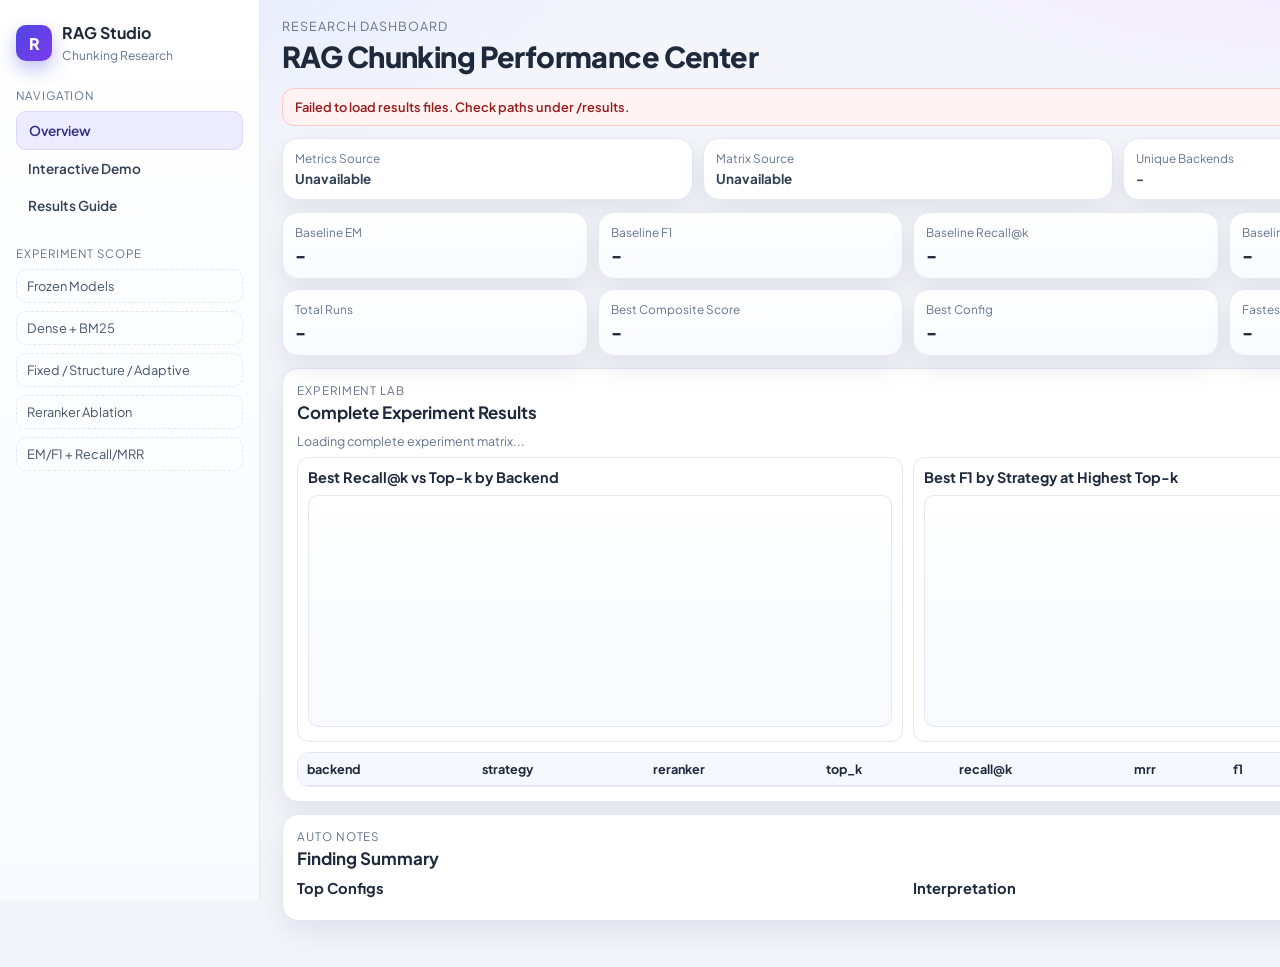
==== commit 349ba1f2: "Refine dashboard presentation and portable demo" ====
--- a/dashboard/index.html
+++ b/dashboard/index.html
@@ -88,56 +88,19 @@
         <div class="panel-head">
           <div>
             <p class="eyebrow">Experiment Lab</p>
-            <h2>Filter and Compare Runs</h2>
-          </div>
-          <div class="tool-actions">
-            <button id="exportCsvBtn" type="button" class="btn btn-ghost btn-small">Export CSV</button>
-            <button id="exportJsonBtn" type="button" class="btn btn-ghost btn-small">Export JSON</button>
+            <h2>Complete Experiment Results</h2>
           </div>
         </div>
 
-        <div class="filter-bar">
-          <label>
-            Backend
-            <select id="backendFilter"></select>
-          </label>
-          <label>
-            Strategy
-            <select id="strategyFilter"></select>
-          </label>
-          <label>
-            Reranker
-            <select id="rerankerModeFilter"></select>
-          </label>
-          <label>
-            Candidate K
-            <select id="rerankerKFilter"></select>
-          </label>
-          <label>
-            Alpha
-            <select id="rerankerAlphaFilter"></select>
-          </label>
-          <label>
-            Sort By
-            <select id="sortFilter">
-              <option value="composite_score">Composite Score (desc)</option>
-              <option value="recall_at_k">Recall@k (desc)</option>
-              <option value="mrr">MRR (desc)</option>
-              <option value="f1">F1 (desc)</option>
-              <option value="avg_query_latency_ms">Latency (asc)</option>
-            </select>
-          </label>
-        </div>
-
-        <p id="filteredCount" class="filter-note">0 rows selected</p>
+        <p id="resultsSummary" class="filter-note">Loading complete experiment matrix...</p>
 
         <div class="chart-layout">
           <article class="chart-panel">
-            <h3>Recall@k vs Top-k</h3>
+            <h3>Best Recall@k vs Top-k by Backend</h3>
             <canvas id="recallChart" width="860" height="340"></canvas>
           </article>
           <article class="chart-panel">
-            <h3>MRR vs Chunk Size</h3>
+            <h3>Best F1 by Strategy at Highest Top-k</h3>
             <canvas id="mrrChart" width="860" height="340"></canvas>
           </article>
         </div>
@@ -149,16 +112,11 @@
                 <th>backend</th>
                 <th>strategy</th>
                 <th>reranker</th>
-                <th>cand_k</th>
-                <th>alpha</th>
-                <th>chunk</th>
-                <th>overlap</th>
                 <th>top_k</th>
                 <th>recall@k</th>
                 <th>mrr</th>
                 <th>f1</th>
                 <th>latency(ms)</th>
-                <th>score</th>
               </tr>
             </thead>
             <tbody></tbody>
@@ -175,7 +133,7 @@
         </div>
         <div class="findings-layout">
           <article>
-            <h3>Top Config Per Strategy</h3>
+            <h3>Top Configs</h3>
             <div id="championGrid" class="champion-grid"></div>
           </article>
           <article>
